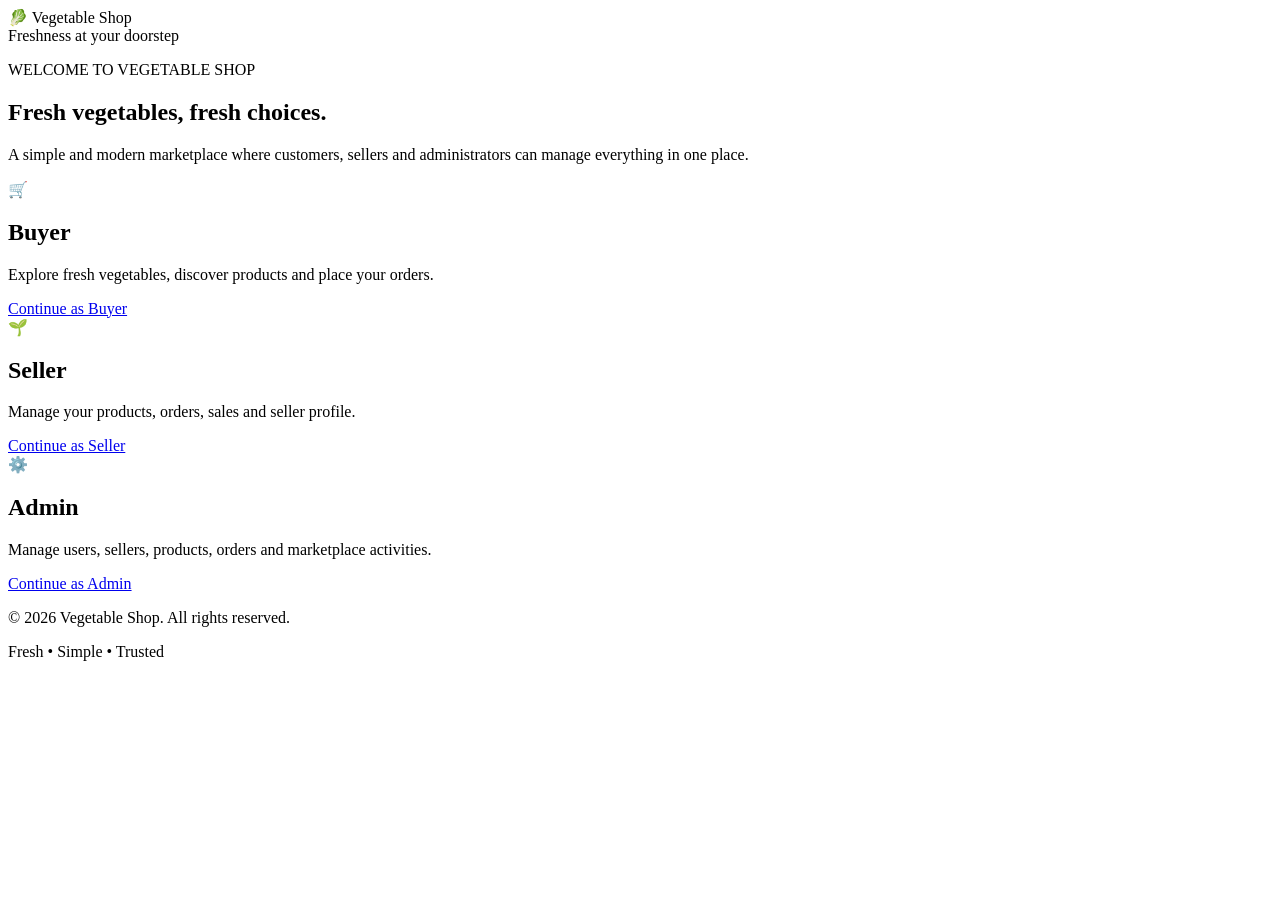
==== index.html @ ff1cbdd4 "Complete frontend" ====
<!DOCTYPE html>
<html lang="en">
<head>
    <meta charset="UTF-8">
    <meta name="viewport" content="width=device-width, initial-scale=1.0">

    <title>Vegetable Shop</title>

    <link rel="stylesheet" href="style.css">
</head>

<body>

    <!-- Header -->
    <header class="header">
        <div class="logo">
            <span class="logo-icon">🥬</span>
            <span>Vegetable Shop</span>
        </div>

        <div class="header-tagline">
            Freshness at your doorstep
        </div>
    </header>


    <!-- Main Landing Section -->
    <main class="landing">

        <section class="welcome-section">

            <div class="welcome-text">
                <p class="small-title">WELCOME TO VEGETABLE SHOP</p>

                <h1>
                    Fresh vegetables,
                    <span>fresh choices.</span>
                </h1>

                <p class="description">
                    A simple and modern marketplace where customers,
                    sellers and administrators can manage everything
                    in one place.
                </p>
            </div>


            <!-- Role Selection -->
            <div class="role-container">

                <!-- Buyer -->
                <div class="role-card buyer-card">
                    <div class="role-icon">🛒</div>

                    <h2>Buyer</h2>

                    <p>
                        Explore fresh vegetables, discover products
                        and place your orders.
                    </p>

                    <a href="login.html" class="role-button">
                        Continue as Buyer
                    </a>
                </div>


                <!-- Seller -->
                <div class="role-card seller-card">
                    <div class="role-icon">🌱</div>

                    <h2>Seller</h2>

                    <p>
                        Manage your products, orders, sales and
                        seller profile.
                    </p>

                    <a href="seller-login.html" class="role-button">
                        Continue as Seller
                    </a>
                </div>


                <!-- Admin -->
                <div class="role-card admin-card">
                    <div class="role-icon">⚙️</div>

                    <h2>Admin</h2>

                    <p>
                        Manage users, sellers, products, orders
                        and marketplace activities.
                    </p>

                    <a href="admin-login.html" class="role-button">
                        Continue as Admin
                    </a>
                </div>

            </div>

        </section>

    </main>


    <!-- Footer -->
    <footer class="footer">
        <p>© 2026 Vegetable Shop. All rights reserved.</p>
        <p>Fresh • Simple • Trusted</p>
    </footer>


    <script src="script.js"></script>

</body>
</html>
---- style.css ----
/* ================================
   ADMIN LOGIN PAGE
   ================================ */

.login-page {
    min-height: 100vh;
    display: grid;
    grid-template-columns: 1fr 1fr;
    background: #f7f3e8;
}

.login-card {
    background: #fffdf7;
    padding: 55px;
    display: flex;
    flex-direction: column;
    justify-content: center;
    max-width: 650px;
    width: 100%;
    margin: auto;
}

.login-brand {
    display: flex;
    align-items: center;
    gap: 12px;
    margin-bottom: 45px;
}

.brand-icon {
    font-size: 32px;
}

.login-brand h2 {
    margin: 0;
    color: #183c2b;
    font-size: 24px;
}

.login-label {
    color: #b58a3a;
    font-size: 13px;
    font-weight: bold;
    letter-spacing: 3px;
    margin-bottom: 10px;
}

.login-card h1 {
    color: #183c2b;
    font-size: 48px;
    margin: 0 0 10px;
}

.login-description {
    color: #68736c;
    margin-bottom: 35px;
    font-size: 16px;
}

.form-group {
    margin-bottom: 22px;
}

.form-group label {
    display: block;
    color: #26382e;
    font-weight: 600;
    margin-bottom: 9px;
}

.password-heading {
    display: flex;
    justify-content: space-between;
    align-items: center;
}

.password-heading a {
    color: #92702f;
    text-decoration: none;
    font-size: 14px;
}

.form-group input {
    width: 100%;
    box-sizing: border-box;
    padding: 15px 16px;
    border: 1px solid #d8d4c8;
    border-radius: 12px;
    background: #fffef9;
    font-size: 15px;
    outline: none;
}

.form-group input:focus {
    border-color: #3d7654;
    box-shadow: 0 0 0 3px rgba(61, 118, 84, 0.12);
}

.password-box {
    position: relative;
}

.password-box input {
    padding-right: 75px;
}

.password-box button {
    position: absolute;
    right: 10px;
    top: 50%;
    transform: translateY(-50%);
    border: none;
    background: transparent;
    color: #3d7654;
    font-weight: 600;
    cursor: pointer;
}

.remember-option {
    display: flex;
    align-items: center;
    gap: 8px;
    color: #68736c;
    margin-bottom: 25px;
}

.remember-option input {
    accent-color: #286344;
}

.login-button {
    width: 100%;
    padding: 16px;
    border: none;
    border-radius: 12px;
    background: #286344;
    color: white;
    font-size: 16px;
    font-weight: bold;
    cursor: pointer;
}

.login-button:hover {
    background: #1d4d33;
}

.admin-button {
    background: #183c2b;
}

.login-message {
    min-height: 20px;
    margin: 18px 0;
    color: #286344;
    font-weight: 600;
}

.back-link {
    color: #3d7654;
    text-decoration: none;
    margin-top: 15px;
}

.admin-info {
    background: #183c2b;
    color: #fffdf7;
    padding: 70px;
    display: flex;
    flex-direction: column;
    justify-content: center;
}

.admin-small-text {
    color: #d5b66a;
    letter-spacing: 3px;
    font-size: 13px;
    font-weight: bold;
}

.admin-info h2 {
    font-size: 46px;
    line-height: 1.1;
    margin: 15px 0;
}

.admin-info > p:not(.admin-small-text) {
    color: #d9e1da;
    line-height: 1.7;
    max-width: 500px;
}

.admin-features {
    display: grid;
    gap: 15px;
    margin-top: 30px;
}

.admin-features div {
    display: flex;
    align-items: center;
    gap: 14px;
    background: rgba(255, 255, 255, 0.08);
    padding: 14px 18px;
    border-radius: 12px;
    max-width: 360px;
}

.admin-features span {
    font-size: 22px;
}

.admin-features p {
    margin: 0;
}


/* Mobile responsive */

@media (max-width: 800px) {

    .login-page {
        grid-template-columns: 1fr;
    }

    .login-card {
        padding: 35px 25px;
        max-width: none;
    }

    .login-card h1 {
        font-size: 38px;
    }

    .admin-info {
        padding: 45px 25px;
    }

    .admin-info h2 {
        font-size: 36px;
    }
}
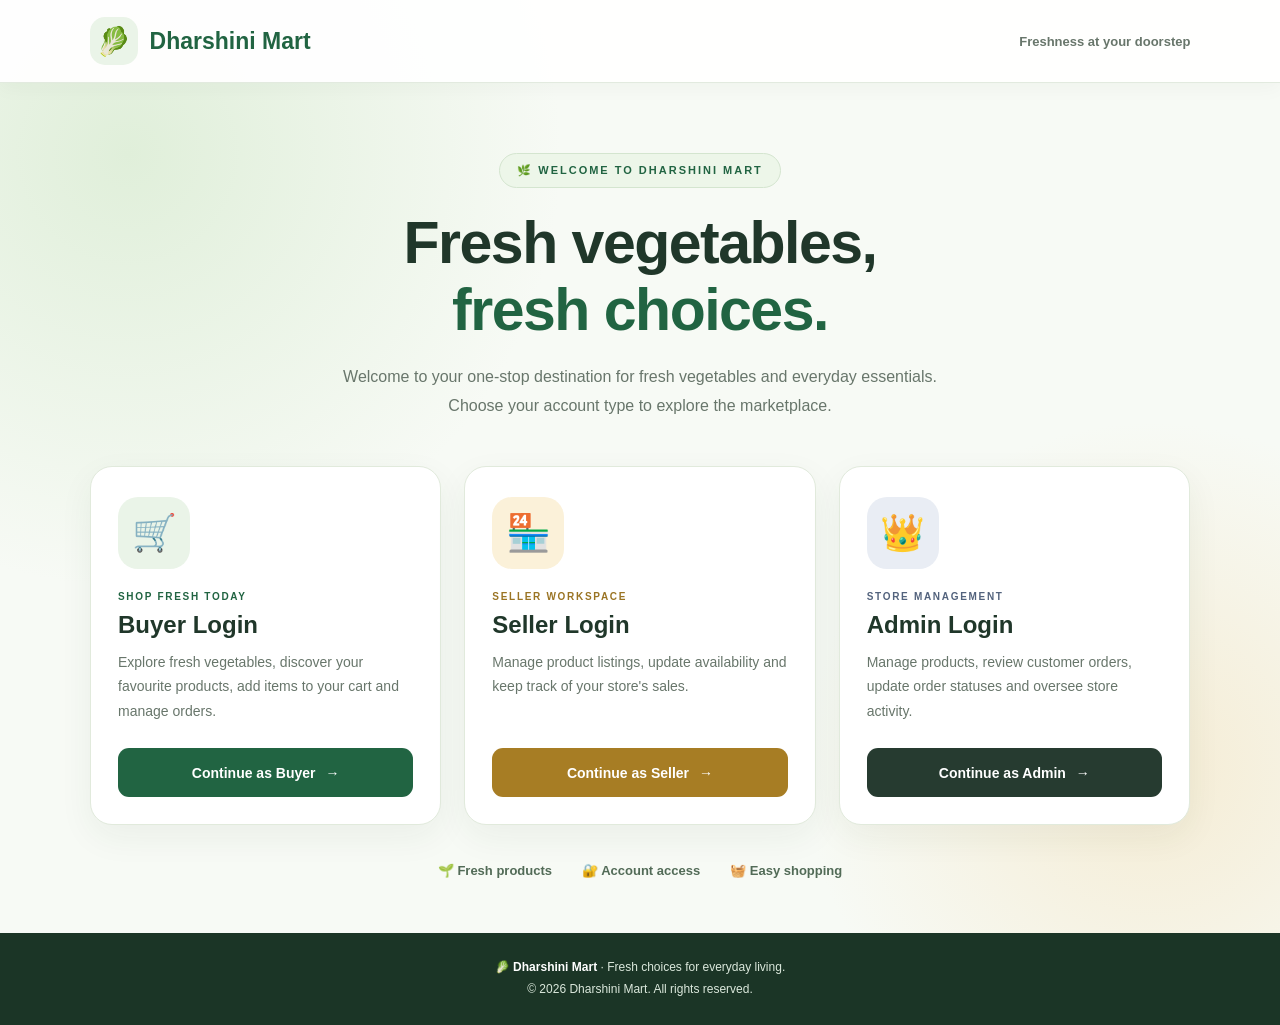
==== commit 64b27be5: "Update landing page design" ====
--- a/index.html
+++ b/index.html
@@ -4,33 +4,393 @@
     <meta charset="UTF-8">
     <meta name="viewport" content="width=device-width, initial-scale=1.0">
 
-    <title>Vegetable Shop</title>
-
-    <link rel="stylesheet" href="style.css">
+    <title>Dharshini Mart | Welcome</title>
+
+    <style>
+        :root {
+            --green: #216442;
+            --dark-green: #173f2b;
+            --light-green: #eaf4e8;
+            --gold: #c49a3a;
+            --text: #20372a;
+            --muted: #68766b;
+            --white: #ffffff;
+        }
+
+        * {
+            margin: 0;
+            padding: 0;
+            box-sizing: border-box;
+        }
+
+        html {
+            scroll-behavior: smooth;
+        }
+
+        body {
+            min-height: 100vh;
+            font-family: Arial, Helvetica, sans-serif;
+            color: var(--text);
+            background:
+                radial-gradient(
+                    circle at 10% 15%,
+                    #e0efda 0,
+                    transparent 30%
+                ),
+                radial-gradient(
+                    circle at 90% 75%,
+                    #f5ecd4 0,
+                    transparent 25%
+                ),
+                #f7faf5;
+            display: flex;
+            flex-direction: column;
+        }
+
+        a {
+            text-decoration: none;
+        }
+
+        /* HEADER */
+
+        .header {
+            min-height: 82px;
+            padding: 17px 7%;
+            display: flex;
+            justify-content: space-between;
+            align-items: center;
+            gap: 20px;
+            background: rgba(255, 255, 255, 0.95);
+            border-bottom: 1px solid #e2eadf;
+            box-shadow: 0 4px 20px rgba(25, 60, 35, 0.04);
+        }
+
+        .logo {
+            display: flex;
+            align-items: center;
+            gap: 12px;
+            color: var(--green);
+            font-size: 23px;
+            font-weight: 800;
+        }
+
+        .logo-icon {
+            width: 48px;
+            height: 48px;
+            display: grid;
+            place-items: center;
+            background: var(--light-green);
+            border-radius: 15px;
+            font-size: 28px;
+        }
+
+        .header-tagline {
+            color: var(--muted);
+            font-size: 13px;
+            font-weight: 600;
+        }
+
+        /* MAIN */
+
+        .landing {
+            width: 100%;
+            flex: 1;
+        }
+
+        .welcome-section {
+            max-width: 1150px;
+            margin: auto;
+            padding: 70px 25px 55px;
+        }
+
+        .welcome-text {
+            text-align: center;
+            margin-bottom: 45px;
+        }
+
+        .small-title {
+            display: inline-block;
+            margin-bottom: 22px;
+            padding: 10px 17px;
+            border: 1px solid #d4e5cf;
+            border-radius: 30px;
+            background: #edf6e9;
+            color: var(--green);
+            font-size: 11px;
+            font-weight: 800;
+            letter-spacing: 2px;
+        }
+
+        .welcome-text h1 {
+            font-size: clamp(36px, 5vw, 59px);
+            line-height: 1.13;
+            letter-spacing: -1.5px;
+            margin-bottom: 20px;
+            color: var(--text);
+        }
+
+        .welcome-text h1 span {
+            display: block;
+            color: var(--green);
+        }
+
+        .description {
+            max-width: 650px;
+            margin: auto;
+            color: var(--muted);
+            font-size: 16px;
+            line-height: 1.8;
+        }
+
+        /* LOGIN CARDS */
+
+        .role-container {
+            display: grid;
+            grid-template-columns: repeat(3, minmax(0, 1fr));
+            gap: 23px;
+        }
+
+        .role-card {
+            display: flex;
+            flex-direction: column;
+            align-items: flex-start;
+            min-height: 335px;
+            padding: 30px 27px 27px;
+            background: var(--white);
+            border: 1px solid #e1eadc;
+            border-radius: 22px;
+            box-shadow: 0 12px 35px rgba(34, 70, 42, 0.06);
+            transition:
+                transform 0.25s ease,
+                box-shadow 0.25s ease,
+                border-color 0.25s ease;
+        }
+
+        .role-card:hover {
+            transform: translateY(-7px);
+            border-color: #b9d3b4;
+            box-shadow: 0 20px 45px rgba(34, 70, 42, 0.12);
+        }
+
+        .role-icon {
+            width: 72px;
+            height: 72px;
+            display: grid;
+            place-items: center;
+            margin-bottom: 22px;
+            border-radius: 20px;
+            background: var(--light-green);
+            font-size: 36px;
+        }
+
+        .seller-card .role-icon {
+            background: #fbf1d9;
+        }
+
+        .admin-card .role-icon {
+            background: #e9edf4;
+        }
+
+        .card-label {
+            margin-bottom: 9px;
+            color: var(--green);
+            font-size: 10px;
+            font-weight: 800;
+            letter-spacing: 1.7px;
+            text-transform: uppercase;
+        }
+
+        .seller-card .card-label {
+            color: #9a7424;
+        }
+
+        .admin-card .card-label {
+            color: #53637d;
+        }
+
+        .role-card h2 {
+            margin-bottom: 11px;
+            font-size: 24px;
+            color: var(--text);
+        }
+
+        .role-card p {
+            margin-bottom: 25px;
+            color: var(--muted);
+            font-size: 14px;
+            line-height: 1.75;
+        }
+
+        .role-button {
+            display: flex;
+            justify-content: center;
+            align-items: center;
+            gap: 10px;
+            width: 100%;
+            min-height: 49px;
+            margin-top: auto;
+            padding: 13px 16px;
+            border-radius: 11px;
+            background: var(--green);
+            color: var(--white);
+            font-size: 14px;
+            font-weight: 800;
+            text-align: center;
+            transition: background 0.2s ease;
+        }
+
+        .role-button:hover {
+            background: var(--dark-green);
+        }
+
+        .seller-card .role-button {
+            background: #a77d24;
+        }
+
+        .seller-card .role-button:hover {
+            background: #87631c;
+        }
+
+        .admin-card .role-button {
+            background: #263b30;
+        }
+
+        .admin-card .role-button:hover {
+            background: #17281f;
+        }
+
+        .role-button:focus-visible {
+            outline: 3px solid #9bc9a4;
+            outline-offset: 3px;
+        }
+
+        /* BENEFITS */
+
+        .benefits {
+            display: flex;
+            justify-content: center;
+            align-items: center;
+            gap: 30px;
+            flex-wrap: wrap;
+            margin-top: 38px;
+            color: #526b57;
+            font-size: 13px;
+            font-weight: 600;
+        }
+
+        .benefits span {
+            display: inline-flex;
+            align-items: center;
+            gap: 8px;
+        }
+
+        /* FOOTER */
+
+        .footer {
+            padding: 24px 20px;
+            background: #1b3526;
+            color: #dbe8dc;
+            text-align: center;
+            font-size: 12px;
+            line-height: 1.8;
+        }
+
+        .footer strong {
+            color: white;
+        }
+
+        /* TABLET */
+
+        @media (max-width: 850px) {
+            .welcome-section {
+                padding-top: 50px;
+            }
+
+            .role-container {
+                grid-template-columns: 1fr;
+                max-width: 470px;
+                margin: auto;
+            }
+
+            .role-card {
+                min-height: auto;
+            }
+
+            .header-tagline {
+                display: none;
+            }
+        }
+
+        /* MOBILE */
+
+        @media (max-width: 480px) {
+            .header {
+                padding: 14px 5%;
+            }
+
+            .logo {
+                font-size: 20px;
+            }
+
+            .logo-icon {
+                width: 42px;
+                height: 42px;
+                font-size: 24px;
+            }
+
+            .welcome-section {
+                padding: 42px 18px;
+            }
+
+            .welcome-text h1 {
+                letter-spacing: -1px;
+            }
+
+            .description {
+                font-size: 14px;
+            }
+
+            .role-card {
+                padding: 25px 22px;
+            }
+
+            .benefits {
+                flex-direction: column;
+                gap: 15px;
+            }
+        }
+    </style>
 </head>
 
 <body>
 
-    <!-- Header -->
+    <!-- HEADER -->
+
     <header class="header">
-        <div class="logo">
+
+        <a class="logo" href="index.html">
             <span class="logo-icon">🥬</span>
-            <span>Vegetable Shop</span>
-        </div>
+            <span>Dharshini Mart</span>
+        </a>
 
         <div class="header-tagline">
             Freshness at your doorstep
         </div>
+
     </header>
 
 
-    <!-- Main Landing Section -->
+    <!-- MAIN LANDING PAGE -->
+
     <main class="landing">
 
         <section class="welcome-section">
 
             <div class="welcome-text">
-                <p class="small-title">WELCOME TO VEGETABLE SHOP</p>
+
+                <p class="small-title">
+                    🌿 WELCOME TO DHARSHINI MART
+                </p>
 
                 <h1>
                     Fresh vegetables,
@@ -38,81 +398,121 @@
                 </h1>
 
                 <p class="description">
-                    A simple and modern marketplace where customers,
-                    sellers and administrators can manage everything
-                    in one place.
+                    Welcome to your one-stop destination for fresh vegetables
+                    and everyday essentials. Choose your account type to
+                    explore the marketplace.
                 </p>
+
             </div>
 
 
-            <!-- Role Selection -->
+            <!-- ROLE SELECTION -->
+
             <div class="role-container">
 
-                <!-- Buyer -->
-                <div class="role-card buyer-card">
+                <!-- BUYER -->
+
+                <article class="role-card buyer-card">
+
                     <div class="role-icon">🛒</div>
 
-                    <h2>Buyer</h2>
+                    <span class="card-label">
+                        Shop fresh today
+                    </span>
+
+                    <h2>Buyer Login</h2>
 
                     <p>
-                        Explore fresh vegetables, discover products
-                        and place your orders.
+                        Explore fresh vegetables, discover your favourite
+                        products, add items to your cart and manage orders.
                     </p>
 
                     <a href="login.html" class="role-button">
-                        Continue as Buyer
+                        Continue as Buyer <span>→</span>
                     </a>
-                </div>
-
-
-                <!-- Seller -->
-                <div class="role-card seller-card">
-                    <div class="role-icon">🌱</div>
-
-                    <h2>Seller</h2>
+
+                </article>
+
+
+                <!-- SELLER -->
+
+                <article class="role-card seller-card">
+
+                    <div class="role-icon">🏪</div>
+
+                    <span class="card-label">
+                        Seller workspace
+                    </span>
+
+                    <h2>Seller Login</h2>
 
                     <p>
-                        Manage your products, orders, sales and
-                        seller profile.
+                        Manage product listings, update availability
+                        and keep track of your store's sales.
                     </p>
 
                     <a href="seller-login.html" class="role-button">
-                        Continue as Seller
+                        Continue as Seller <span>→</span>
                     </a>
-                </div>
-
-
-                <!-- Admin -->
-                <div class="role-card admin-card">
-                    <div class="role-icon">⚙️</div>
-
-                    <h2>Admin</h2>
+
+                </article>
+
+
+                <!-- ADMIN -->
+
+                <article class="role-card admin-card">
+
+                    <div class="role-icon">👑</div>
+
+                    <span class="card-label">
+                        Store management
+                    </span>
+
+                    <h2>Admin Login</h2>
 
                     <p>
-                        Manage users, sellers, products, orders
-                        and marketplace activities.
+                        Manage products, review customer orders,
+                        update order statuses and oversee store activity.
                     </p>
 
                     <a href="admin-login.html" class="role-button">
-                        Continue as Admin
+                        Continue as Admin <span>→</span>
                     </a>
-                </div>
+
+                </article>
 
             </div>
 
+
+            <!-- BENEFITS -->
+
+            <div class="benefits">
+
+                <span>🌱 Fresh products</span>
+                <span>🔐 Account access</span>
+                <span>🧺 Easy shopping</span>
+
+            </div>
+
         </section>
 
     </main>
 
 
-    <!-- Footer -->
+    <!-- FOOTER -->
+
     <footer class="footer">
-        <p>© 2026 Vegetable Shop. All rights reserved.</p>
-        <p>Fresh • Simple • Trusted</p>
+
+        <p>
+            <strong>🥬 Dharshini Mart</strong>
+            · Fresh choices for everyday living.
+        </p>
+
+        <p>
+            © 2026 Dharshini Mart. All rights reserved.
+        </p>
+
     </footer>
-
-
-    <script src="script.js"></script>
 
 </body>
 </html>
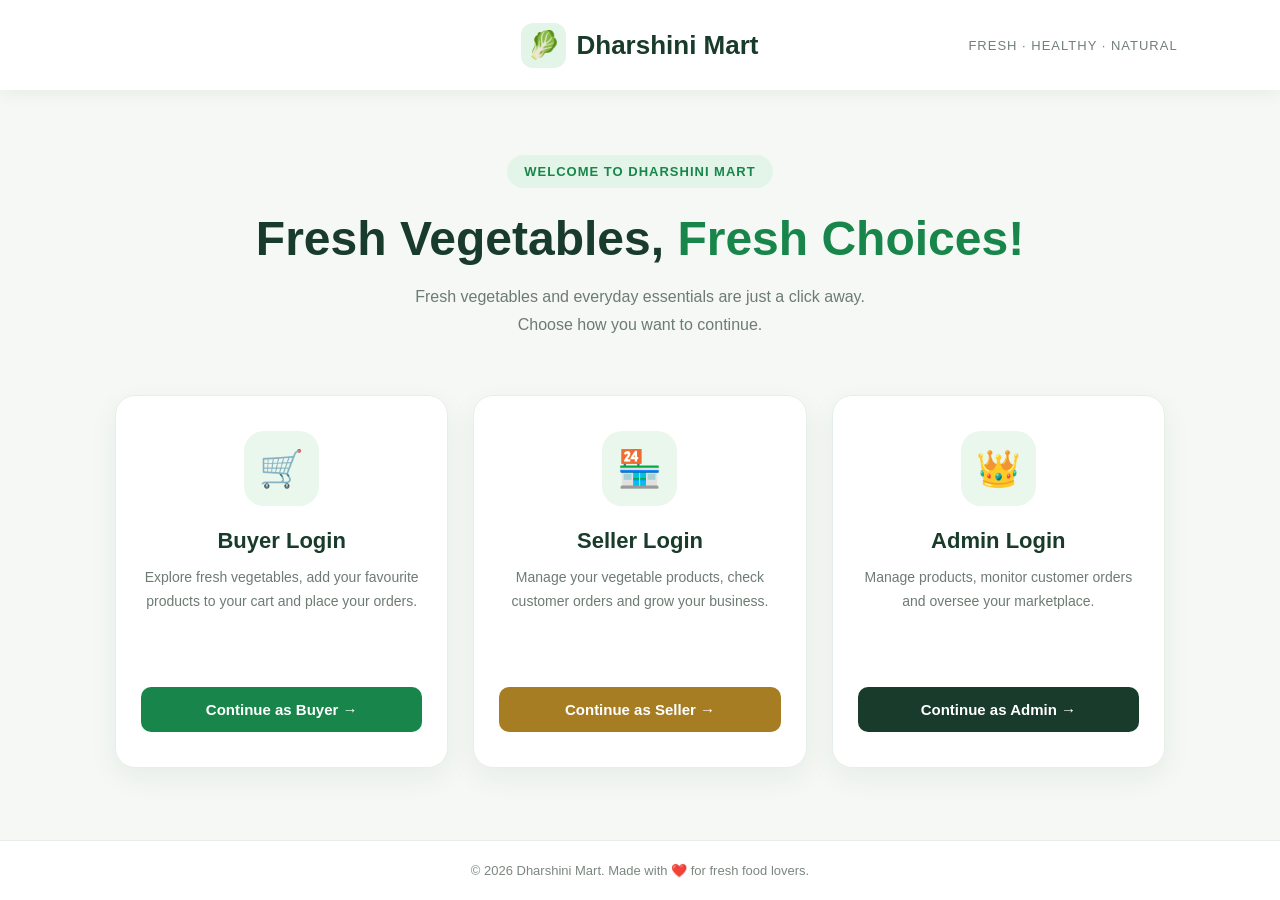
==== commit 5cfbe82e: "Update Dharshini Mart homepage" ====
--- a/index.html
+++ b/index.html
@@ -7,44 +7,20 @@
     <title>Dharshini Mart | Welcome</title>
 
     <style>
-        :root {
-            --green: #216442;
-            --dark-green: #173f2b;
-            --light-green: #eaf4e8;
-            --gold: #c49a3a;
-            --text: #20372a;
-            --muted: #68766b;
-            --white: #ffffff;
-        }
-
+        /* RESET */
         * {
             margin: 0;
             padding: 0;
             box-sizing: border-box;
-        }
-
-        html {
-            scroll-behavior: smooth;
+            font-family: Arial, Helvetica, sans-serif;
         }
 
         body {
             min-height: 100vh;
-            font-family: Arial, Helvetica, sans-serif;
-            color: var(--text);
-            background:
-                radial-gradient(
-                    circle at 10% 15%,
-                    #e0efda 0,
-                    transparent 30%
-                ),
-                radial-gradient(
-                    circle at 90% 75%,
-                    #f5ecd4 0,
-                    transparent 25%
-                ),
-                #f7faf5;
             display: flex;
             flex-direction: column;
+            background-color: #f5f8f4;
+            color: #183b2b;
         }
 
         a {
@@ -52,311 +28,231 @@
         }
 
         /* HEADER */
-
-        .header {
-            min-height: 82px;
-            padding: 17px 7%;
-            display: flex;
-            justify-content: space-between;
+        header {
+            width: 100%;
+            min-height: 90px;
+            padding: 20px 8%;
+            display: flex;
+            justify-content: center;
             align-items: center;
-            gap: 20px;
-            background: rgba(255, 255, 255, 0.95);
-            border-bottom: 1px solid #e2eadf;
-            box-shadow: 0 4px 20px rgba(25, 60, 35, 0.04);
-        }
-
+            position: relative;
+            background-color: #ffffff;
+            box-shadow: 0 3px 18px rgba(0, 0, 0, 0.06);
+        }
+
+        /* LOGO */
         .logo {
-            display: flex;
-            align-items: center;
-            gap: 12px;
-            color: var(--green);
-            font-size: 23px;
-            font-weight: 800;
-        }
-
-        .logo-icon {
-            width: 48px;
-            height: 48px;
-            display: grid;
-            place-items: center;
-            background: var(--light-green);
-            border-radius: 15px;
-            font-size: 28px;
-        }
-
-        .header-tagline {
-            color: var(--muted);
-            font-size: 13px;
-            font-weight: 600;
-        }
-
-        /* MAIN */
-
-        .landing {
-            width: 100%;
-            flex: 1;
-        }
-
-        .welcome-section {
-            max-width: 1150px;
-            margin: auto;
-            padding: 70px 25px 55px;
-        }
-
-        .welcome-text {
-            text-align: center;
-            margin-bottom: 45px;
-        }
-
-        .small-title {
-            display: inline-block;
-            margin-bottom: 22px;
-            padding: 10px 17px;
-            border: 1px solid #d4e5cf;
-            border-radius: 30px;
-            background: #edf6e9;
-            color: var(--green);
-            font-size: 11px;
-            font-weight: 800;
-            letter-spacing: 2px;
-        }
-
-        .welcome-text h1 {
-            font-size: clamp(36px, 5vw, 59px);
-            line-height: 1.13;
-            letter-spacing: -1.5px;
-            margin-bottom: 20px;
-            color: var(--text);
-        }
-
-        .welcome-text h1 span {
-            display: block;
-            color: var(--green);
-        }
-
-        .description {
-            max-width: 650px;
-            margin: auto;
-            color: var(--muted);
-            font-size: 16px;
-            line-height: 1.8;
-        }
-
-        /* LOGIN CARDS */
-
-        .role-container {
-            display: grid;
-            grid-template-columns: repeat(3, minmax(0, 1fr));
-            gap: 23px;
-        }
-
-        .role-card {
-            display: flex;
-            flex-direction: column;
-            align-items: flex-start;
-            min-height: 335px;
-            padding: 30px 27px 27px;
-            background: var(--white);
-            border: 1px solid #e1eadc;
-            border-radius: 22px;
-            box-shadow: 0 12px 35px rgba(34, 70, 42, 0.06);
-            transition:
-                transform 0.25s ease,
-                box-shadow 0.25s ease,
-                border-color 0.25s ease;
-        }
-
-        .role-card:hover {
-            transform: translateY(-7px);
-            border-color: #b9d3b4;
-            box-shadow: 0 20px 45px rgba(34, 70, 42, 0.12);
-        }
-
-        .role-icon {
-            width: 72px;
-            height: 72px;
-            display: grid;
-            place-items: center;
-            margin-bottom: 22px;
-            border-radius: 20px;
-            background: var(--light-green);
-            font-size: 36px;
-        }
-
-        .seller-card .role-icon {
-            background: #fbf1d9;
-        }
-
-        .admin-card .role-icon {
-            background: #e9edf4;
-        }
-
-        .card-label {
-            margin-bottom: 9px;
-            color: var(--green);
-            font-size: 10px;
-            font-weight: 800;
-            letter-spacing: 1.7px;
-            text-transform: uppercase;
-        }
-
-        .seller-card .card-label {
-            color: #9a7424;
-        }
-
-        .admin-card .card-label {
-            color: #53637d;
-        }
-
-        .role-card h2 {
-            margin-bottom: 11px;
-            font-size: 24px;
-            color: var(--text);
-        }
-
-        .role-card p {
-            margin-bottom: 25px;
-            color: var(--muted);
-            font-size: 14px;
-            line-height: 1.75;
-        }
-
-        .role-button {
             display: flex;
             justify-content: center;
             align-items: center;
             gap: 10px;
-            width: 100%;
-            min-height: 49px;
-            margin-top: auto;
-            padding: 13px 16px;
-            border-radius: 11px;
-            background: var(--green);
-            color: var(--white);
-            font-size: 14px;
-            font-weight: 800;
-            text-align: center;
-            transition: background 0.2s ease;
-        }
-
-        .role-button:hover {
-            background: var(--dark-green);
-        }
-
-        .seller-card .role-button {
-            background: #a77d24;
-        }
-
-        .seller-card .role-button:hover {
-            background: #87631c;
-        }
-
-        .admin-card .role-button {
-            background: #263b30;
-        }
-
-        .admin-card .role-button:hover {
-            background: #17281f;
-        }
-
-        .role-button:focus-visible {
-            outline: 3px solid #9bc9a4;
-            outline-offset: 3px;
-        }
-
-        /* BENEFITS */
-
-        .benefits {
+            font-size: 26px;
+            font-weight: bold;
+            color: #18864b;
+        }
+
+        .logo-icon {
+            width: 45px;
+            height: 45px;
             display: flex;
             justify-content: center;
             align-items: center;
-            gap: 30px;
-            flex-wrap: wrap;
-            margin-top: 38px;
-            color: #526b57;
+            background-color: #e2f5e8;
+            border-radius: 12px;
+            font-size: 27px;
+        }
+
+        .logo-text {
+            color: #183b2b;
+        }
+
+        .tagline {
+            position: absolute;
+            right: 8%;
             font-size: 13px;
-            font-weight: 600;
-        }
-
-        .benefits span {
-            display: inline-flex;
+            color: #718078;
+            letter-spacing: 1px;
+        }
+
+        /* MAIN CONTENT */
+        main {
+            flex: 1;
+        }
+
+        /* HERO SECTION */
+        .hero {
+            text-align: center;
+            padding: 65px 20px 35px;
+        }
+
+        .welcome-label {
+            display: inline-block;
+            padding: 9px 17px;
+            border-radius: 25px;
+            background-color: #e2f5e8;
+            color: #18864b;
+            font-size: 13px;
+            font-weight: bold;
+            letter-spacing: 1px;
+        }
+
+        .hero h1 {
+            margin: 22px 0 15px;
+            font-size: clamp(32px, 5vw, 48px);
+            line-height: 1.2;
+            color: #183b2b;
+        }
+
+        .hero h1 span {
+            color: #18864b;
+        }
+
+        .hero p {
+            color: #6d7b72;
+            font-size: 16px;
+            line-height: 1.8;
+        }
+
+        /* LOGIN CARDS */
+        .cards {
+            width: 90%;
+            max-width: 1050px;
+            margin: 20px auto 65px;
+            display: grid;
+            grid-template-columns: repeat(3, minmax(0, 1fr));
+            gap: 25px;
+        }
+
+        .card {
+            background-color: #ffffff;
+            padding: 35px 25px;
+            border-radius: 20px;
+            text-align: center;
+            border: 1px solid #e7eee8;
+            box-shadow: 0 10px 30px rgba(30, 70, 45, 0.06);
+            transition: transform 0.25s ease,
+                        box-shadow 0.25s ease;
+        }
+
+        .card:hover {
+            transform: translateY(-7px);
+            box-shadow: 0 15px 35px rgba(30, 70, 45, 0.12);
+        }
+
+        /* CARD ICONS */
+        .icon {
+            width: 75px;
+            height: 75px;
+            margin: 0 auto 22px;
+            display: flex;
+            justify-content: center;
             align-items: center;
-            gap: 8px;
+            border-radius: 20px;
+            background-color: #e9f7ed;
+            font-size: 36px;
+        }
+
+        .card h2 {
+            font-size: 22px;
+            margin-bottom: 12px;
+            color: #183b2b;
+        }
+
+        .card p {
+            color: #6d7b72;
+            font-size: 14px;
+            line-height: 1.7;
+            min-height: 96px;
+            margin-bottom: 25px;
+        }
+
+        /* BUTTONS */
+        .button {
+            display: block;
+            width: 100%;
+            padding: 14px 12px;
+            background-color: #18864b;
+            color: #ffffff;
+            border-radius: 10px;
+            font-size: 15px;
+            font-weight: bold;
+            transition: background-color 0.2s ease;
+        }
+
+        .button:hover {
+            background-color: #12683a;
+        }
+
+        /* SELLER BUTTON */
+        .seller-button {
+            background-color: #a77d24;
+        }
+
+        .seller-button:hover {
+            background-color: #87631c;
+        }
+
+        /* ADMIN BUTTON */
+        .admin-button {
+            background-color: #183b2b;
+        }
+
+        .admin-button:hover {
+            background-color: #0f291c;
         }
 
         /* FOOTER */
-
-        .footer {
-            padding: 24px 20px;
-            background: #1b3526;
-            color: #dbe8dc;
+        footer {
+            padding: 22px;
             text-align: center;
-            font-size: 12px;
-            line-height: 1.8;
-        }
-
-        .footer strong {
-            color: white;
-        }
-
-        /* TABLET */
-
-        @media (max-width: 850px) {
-            .welcome-section {
-                padding-top: 50px;
-            }
-
-            .role-container {
+            color: #7b877f;
+            font-size: 13px;
+            background-color: #ffffff;
+            border-top: 1px solid #e7eee8;
+        }
+
+        /* TABLET RESPONSIVE */
+        @media (max-width: 800px) {
+            .cards {
                 grid-template-columns: 1fr;
-                max-width: 470px;
-                margin: auto;
-            }
-
-            .role-card {
-                min-height: auto;
-            }
-
-            .header-tagline {
+                max-width: 420px;
+            }
+
+            .hero {
+                padding-top: 45px;
+            }
+
+            header {
+                padding: 20px 5%;
+            }
+
+            .tagline {
                 display: none;
             }
         }
 
-        /* MOBILE */
-
+        /* MOBILE RESPONSIVE */
         @media (max-width: 480px) {
-            .header {
-                padding: 14px 5%;
-            }
-
             .logo {
-                font-size: 20px;
+                font-size: 22px;
             }
 
             .logo-icon {
-                width: 42px;
-                height: 42px;
-                font-size: 24px;
-            }
-
-            .welcome-section {
-                padding: 42px 18px;
-            }
-
-            .welcome-text h1 {
-                letter-spacing: -1px;
-            }
-
-            .description {
+                width: 40px;
+                height: 40px;
+                font-size: 23px;
+            }
+
+            .hero h1 {
+                font-size: 32px;
+            }
+
+            .hero p {
                 font-size: 14px;
             }
 
-            .role-card {
-                padding: 25px 22px;
-            }
-
-            .benefits {
-                flex-direction: column;
-                gap: 15px;
+            .card {
+                padding: 28px 20px;
             }
         }
     </style>
@@ -365,153 +261,104 @@
 <body>
 
     <!-- HEADER -->
-
-    <header class="header">
-
-        <a class="logo" href="index.html">
+    <header>
+        <a href="index.html" class="logo">
             <span class="logo-icon">🥬</span>
-            <span>Dharshini Mart</span>
+            <span class="logo-text">Dharshini Mart</span>
         </a>
 
-        <div class="header-tagline">
-            Freshness at your doorstep
+        <div class="tagline">
+            FRESH · HEALTHY · NATURAL
         </div>
-
     </header>
 
-
-    <!-- MAIN LANDING PAGE -->
-
-    <main class="landing">
-
-        <section class="welcome-section">
-
-            <div class="welcome-text">
-
-                <p class="small-title">
-                    🌿 WELCOME TO DHARSHINI MART
+    <!-- MAIN CONTENT -->
+    <main>
+
+        <!-- WELCOME SECTION -->
+        <section class="hero">
+
+            <span class="welcome-label">
+                WELCOME TO DHARSHINI MART
+            </span>
+
+            <h1>
+                Fresh Vegetables,
+                <span>Fresh Choices!</span>
+            </h1>
+
+            <p>
+                Fresh vegetables and everyday essentials are just a click away.
+                <br>
+                Choose how you want to continue.
+            </p>
+
+        </section>
+
+        <!-- LOGIN CARDS -->
+        <section class="cards">
+
+            <!-- BUYER CARD -->
+            <div class="card">
+
+                <div class="icon">🛒</div>
+
+                <h2>Buyer Login</h2>
+
+                <p>
+                    Explore fresh vegetables, add your favourite products
+                    to your cart and place your orders.
                 </p>
 
-                <h1>
-                    Fresh vegetables,
-                    <span>fresh choices.</span>
-                </h1>
-
-                <p class="description">
-                    Welcome to your one-stop destination for fresh vegetables
-                    and everyday essentials. Choose your account type to
-                    explore the marketplace.
+                <a href="login.html" class="button">
+                    Continue as Buyer →
+                </a>
+
+            </div>
+
+            <!-- SELLER CARD -->
+            <div class="card">
+
+                <div class="icon">🏪</div>
+
+                <h2>Seller Login</h2>
+
+                <p>
+                    Manage your vegetable products, check customer orders
+                    and grow your business.
                 </p>
 
+                <a href="seller-login.html" class="button seller-button">
+                    Continue as Seller →
+                </a>
+
             </div>
 
-
-            <!-- ROLE SELECTION -->
-
-            <div class="role-container">
-
-                <!-- BUYER -->
-
-                <article class="role-card buyer-card">
-
-                    <div class="role-icon">🛒</div>
-
-                    <span class="card-label">
-                        Shop fresh today
-                    </span>
-
-                    <h2>Buyer Login</h2>
-
-                    <p>
-                        Explore fresh vegetables, discover your favourite
-                        products, add items to your cart and manage orders.
-                    </p>
-
-                    <a href="login.html" class="role-button">
-                        Continue as Buyer <span>→</span>
-                    </a>
-
-                </article>
-
-
-                <!-- SELLER -->
-
-                <article class="role-card seller-card">
-
-                    <div class="role-icon">🏪</div>
-
-                    <span class="card-label">
-                        Seller workspace
-                    </span>
-
-                    <h2>Seller Login</h2>
-
-                    <p>
-                        Manage product listings, update availability
-                        and keep track of your store's sales.
-                    </p>
-
-                    <a href="seller-login.html" class="role-button">
-                        Continue as Seller <span>→</span>
-                    </a>
-
-                </article>
-
-
-                <!-- ADMIN -->
-
-                <article class="role-card admin-card">
-
-                    <div class="role-icon">👑</div>
-
-                    <span class="card-label">
-                        Store management
-                    </span>
-
-                    <h2>Admin Login</h2>
-
-                    <p>
-                        Manage products, review customer orders,
-                        update order statuses and oversee store activity.
-                    </p>
-
-                    <a href="admin-login.html" class="role-button">
-                        Continue as Admin <span>→</span>
-                    </a>
-
-                </article>
+            <!-- ADMIN CARD -->
+            <div class="card">
+
+                <div class="icon">👑</div>
+
+                <h2>Admin Login</h2>
+
+                <p>
+                    Manage products, monitor customer orders
+                    and oversee your marketplace.
+                </p>
+
+                <a href="admin-login.html" class="button admin-button">
+                    Continue as Admin →
+                </a>
 
             </div>
 
-
-            <!-- BENEFITS -->
-
-            <div class="benefits">
-
-                <span>🌱 Fresh products</span>
-                <span>🔐 Account access</span>
-                <span>🧺 Easy shopping</span>
-
-            </div>
-
         </section>
 
     </main>
 
-
     <!-- FOOTER -->
-
-    <footer class="footer">
-
-        <p>
-            <strong>🥬 Dharshini Mart</strong>
-            · Fresh choices for everyday living.
-        </p>
-
-        <p>
-            © 2026 Dharshini Mart. All rights reserved.
-        </p>
-
+    <footer>
+        © 2026 Dharshini Mart. Made with ❤️ for fresh food lovers.
     </footer>
 
 </body>
